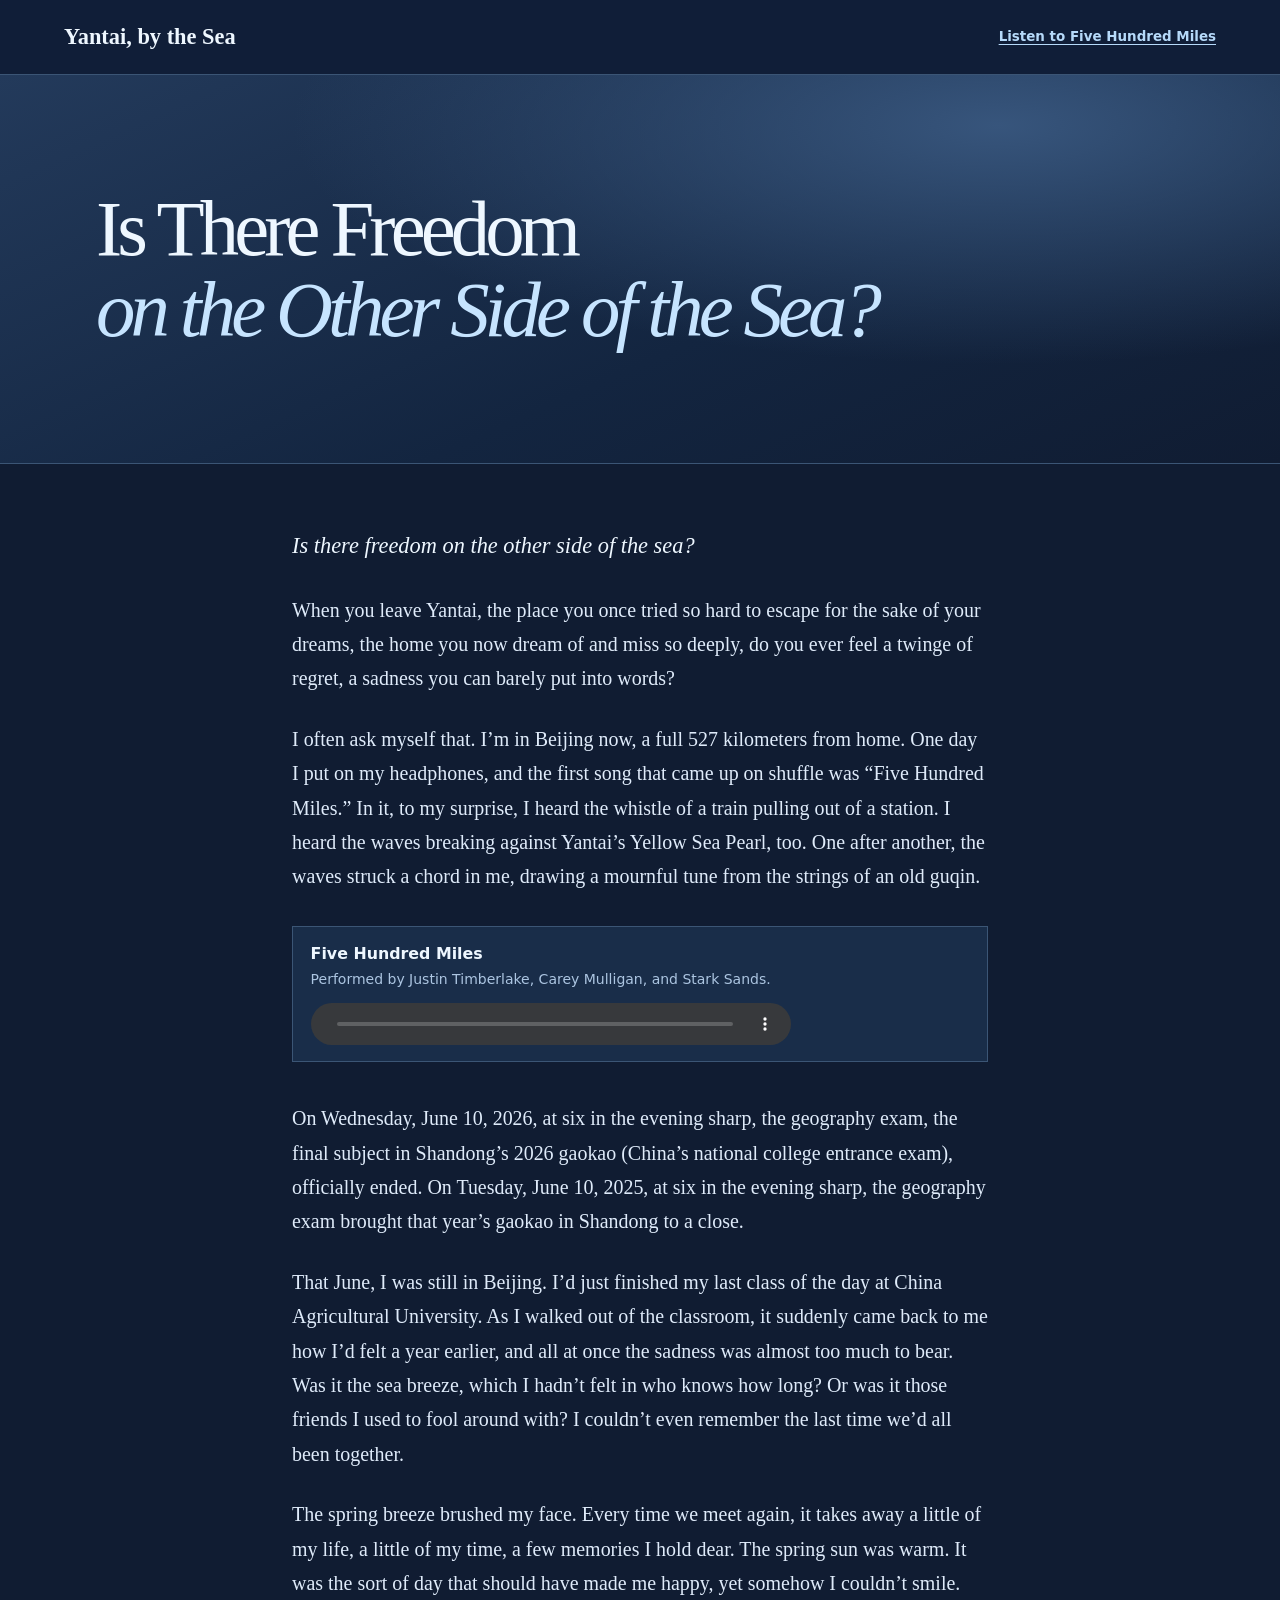
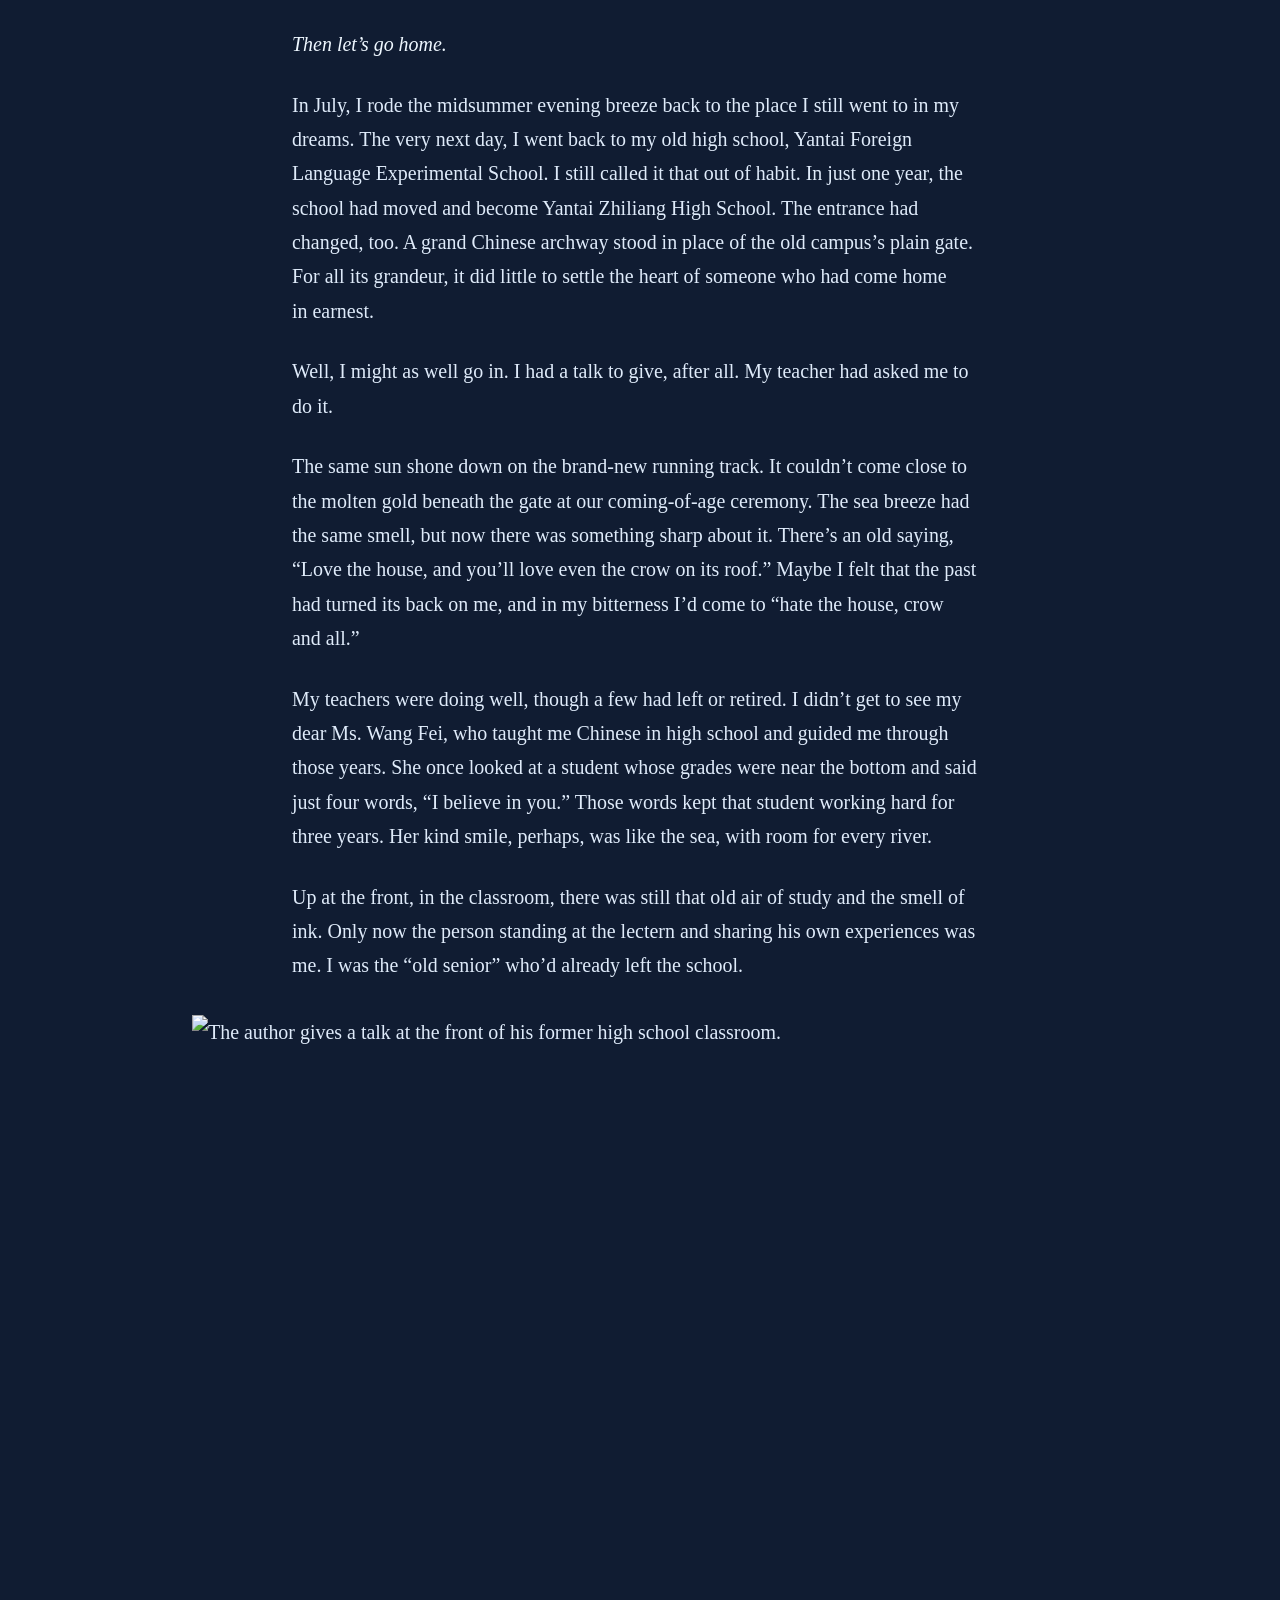
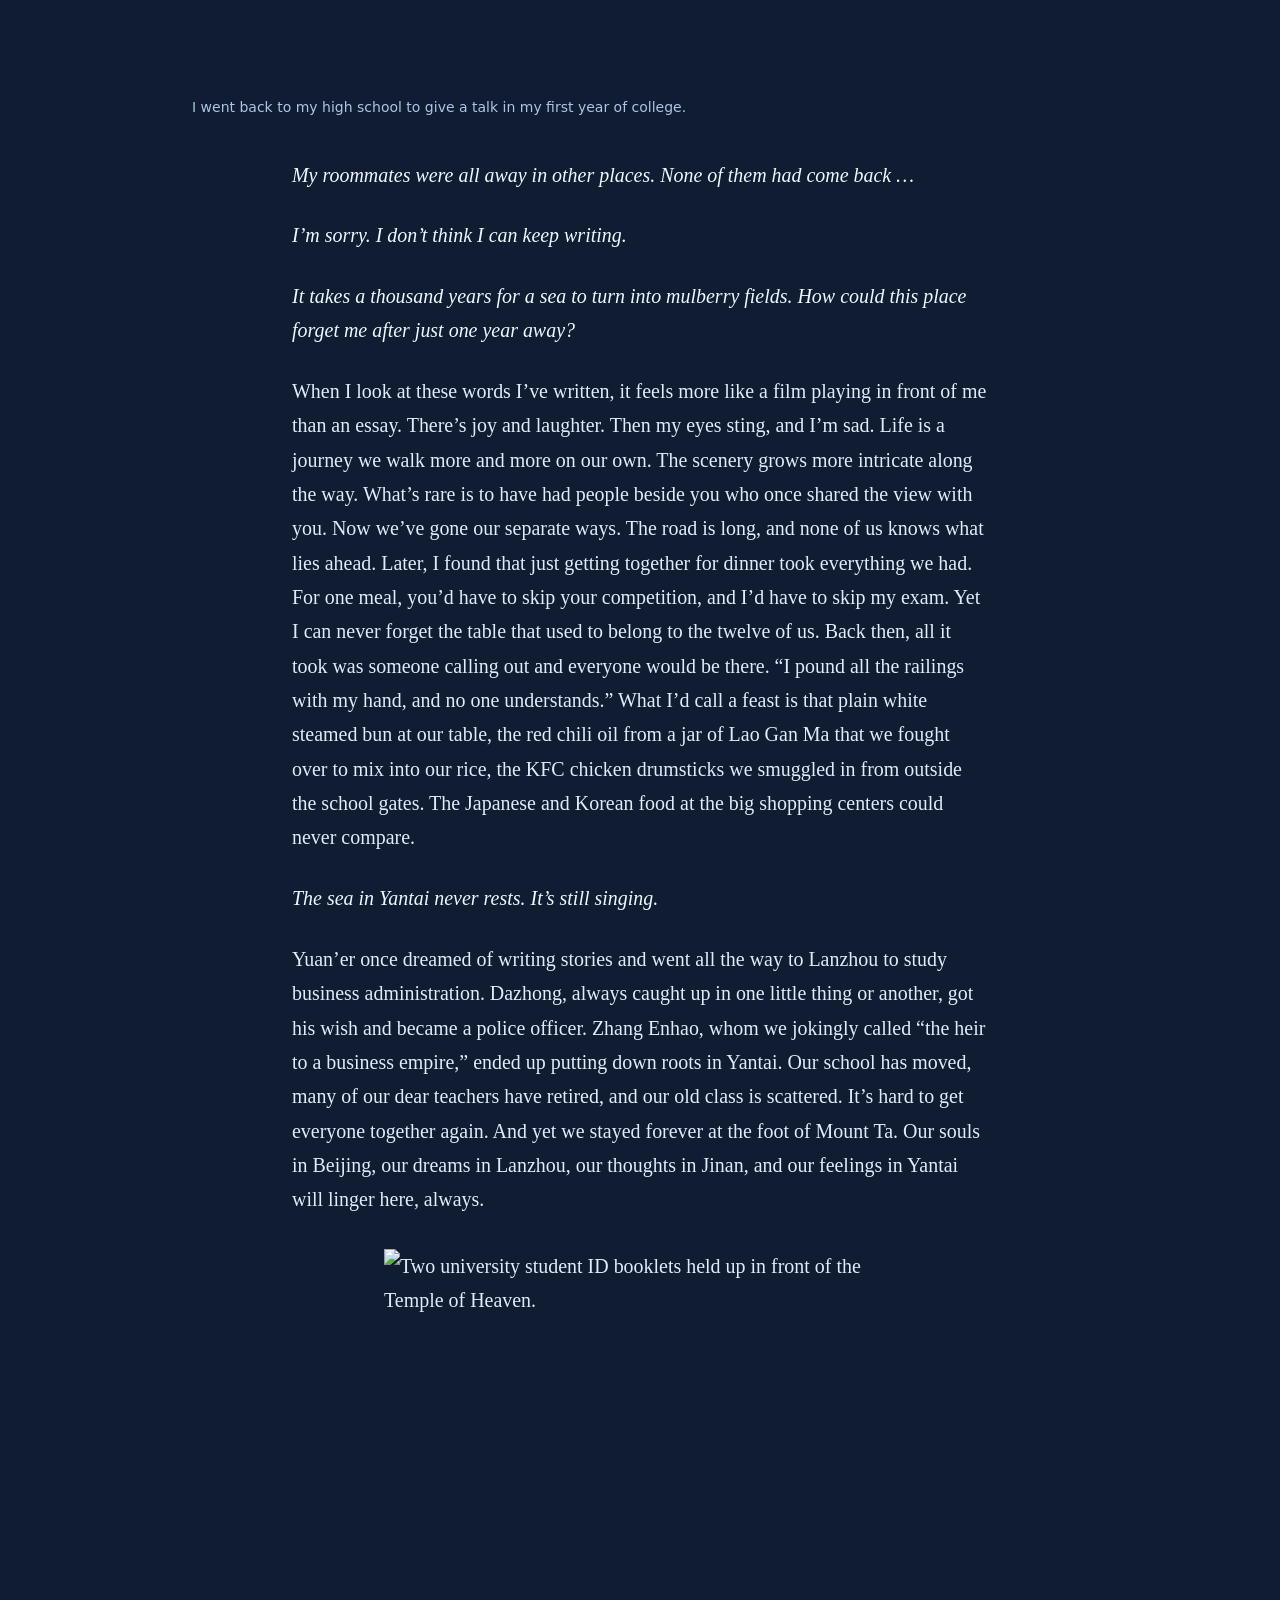
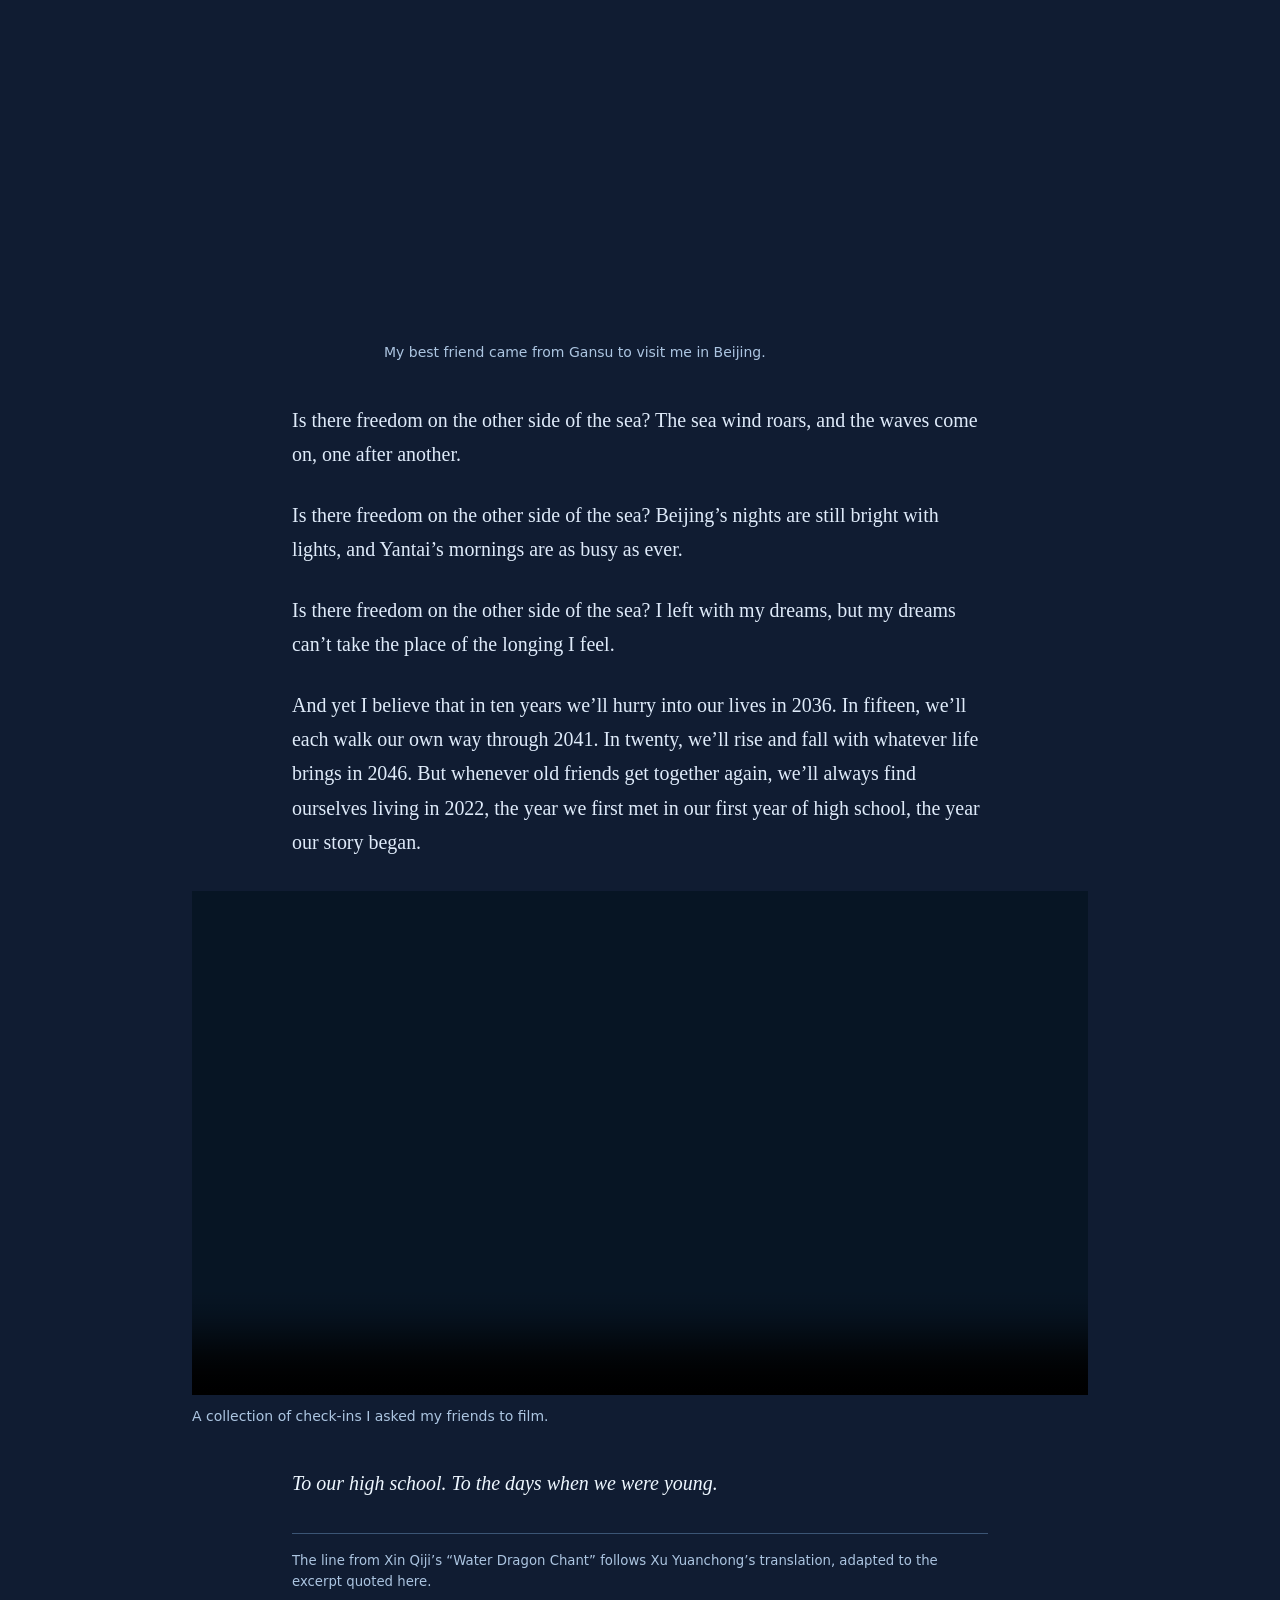
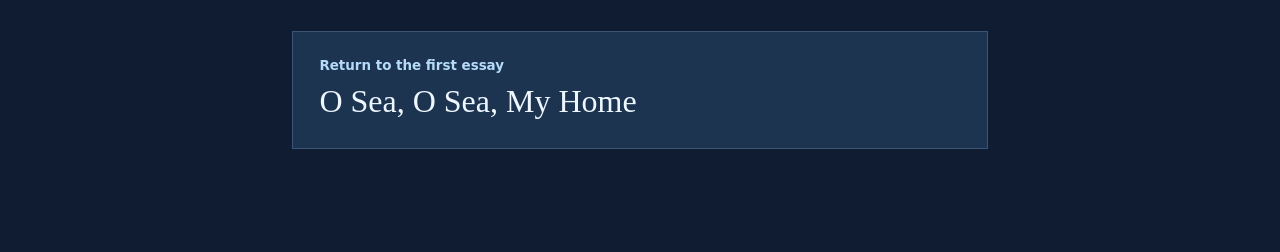
==== other-side.html @ 81f38581 "Add files via upload" ====
<!doctype html>
<html lang="en">
<head>
<meta charset="utf-8">
<meta name="viewport" content="width=device-width, initial-scale=1">
<meta name="theme-color" content="#101e39">
<title>Is There Freedom on the Other Side of the Sea? | Yantai, by the Sea</title>
<link rel="stylesheet" href="styles.css">
<script src="reader.js" defer></script>
</head>
<body class="night">
<a class="skip" href="#story">Skip to the essay</a>
<header class="masthead"><div class="masthead-inner">
  <a class="brand" href="index.html">Yantai, by the Sea</a>
  <a class="listen-link" href="#five-hundred-miles">Listen to Five Hundred Miles</a>
</div></header>
<main id="story">
<article aria-labelledby="essay-title">
<div class="hero"><div class="hero-inner">
  <div class="hero-copy"><h1 id="essay-title">Is There Freedom<br><em>on the Other Side of the Sea?</em></h1></div>
</div></div>
<div class="prose"><p class="standalone">Is there freedom on the other side of the sea?</p>

<p>When you leave Yantai, the place you once tried so hard to escape for the sake of your dreams, the home you now dream of and miss so deeply, do you ever feel a twinge of regret, a sadness you can barely put into words?</p>

<p>I often ask myself that. I’m in Beijing now, a full 527 kilometers from home. One day I put on my headphones, and the first song that came up on shuffle was “Five Hundred Miles.” In it, to my surprise, I heard the whistle of a train pulling out of a station. I heard the waves breaking against Yantai’s Yellow Sea Pearl, too. One after another, the waves struck a chord in me, drawing a mournful tune from the strings of an old guqin.</p>
<figure class="audio" id="five-hundred-miles">
      <figcaption><strong>Five Hundred Miles</strong><span>Performed by Justin Timberlake, Carey Mulligan, and Stark Sands.</span></figcaption>
      <audio controls preload="none" aria-label="Five Hundred Miles"><source src="media/five-hundred-miles.mp3" type="audio/mpeg"></audio>
    </figure>
<p>On Wednesday, June 10, 2026, at six in the evening sharp, the geography exam, the final subject in Shandong’s 2026 gaokao (China’s national college entrance exam), officially ended. On Tuesday, June 10, 2025, at six in the evening sharp, the geography exam brought that year’s gaokao in Shandong to a close.</p>

<p>That June, I was still in Beijing. I’d just finished my last class of the day at China Agricultural University. As I walked out of the classroom, it suddenly came back to me how I’d felt a year earlier, and all at once the sadness was almost too much to bear. Was it the sea breeze, which I hadn’t felt in who knows how long? Or was it those friends I used to fool around with? I couldn’t even remember the last time we’d all been together.</p>

<p>The spring breeze brushed my face. Every time we meet again, it takes away a little of my life, a little of my time, a few memories I hold dear. The spring sun was warm. It was the sort of day that should have made me happy, yet somehow I couldn’t smile.</p>

<p class="standalone">Then let’s go home.</p>

<p>In July, I rode the midsummer evening breeze back to the place I still went to in my dreams. The very next day, I went back to my old high school, Yantai Foreign Language Experimental School. I still called it that out of habit. In just one year, the school had moved and become Yantai Zhiliang High School. The entrance had changed, too. A grand Chinese archway stood in place of the old campus’s plain gate. For all its grandeur, it did little to settle the heart of someone who had come home in earnest.</p>

<p>Well, I might as well go in. I had a talk to give, after all. My teacher had asked me to do it.</p>

<p>The same sun shone down on the brand-new running track. It couldn’t come close to the molten gold beneath the gate at our coming-of-age ceremony. The sea breeze had the same smell, but now there was something sharp about it. There’s an old saying, “Love the house, and you’ll love even the crow on its roof.” Maybe I felt that the past had turned its back on me, and in my bitterness I’d come to “hate the house, crow and all.”</p>

<p>My teachers were doing well, though a few had left or retired. I didn’t get to see my dear Ms. Wang Fei, who taught me Chinese in high school and guided me through those years. She once looked at a student whose grades were near the bottom and said just four words, “I believe in you.” Those words kept that student working hard for three years. Her kind smile, perhaps, was like the sea, with room for every river.</p>

<p>Up at the front, in the classroom, there was still that old air of study and the smell of ink. Only now the person standing at the lectern and sharing his own experiences was me. I was the “old senior” who’d already left the school.</p>
<figure class="wide"><img src="media/school-talk.jpg" alt="The author gives a talk at the front of his former high school classroom." width="1706" height="1279" loading="lazy"><figcaption>I went back to my high school to give a talk in my first year of college.</figcaption></figure>
<p class="standalone">My roommates were all away in other places. None of them had come back …</p>

<p class="standalone">I’m sorry. I don’t think I can keep writing.</p>

<p class="standalone">It takes a thousand years for a sea to turn into mulberry fields. How could this place forget me after just one year away?</p>

<p>When I look at these words I’ve written, it feels more like a film playing in front of me than an essay. There’s joy and laughter. Then my eyes sting, and I’m sad. Life is a journey we walk more and more on our own. The scenery grows more intricate along the way. What’s rare is to have had people beside you who once shared the view with you. Now we’ve gone our separate ways. The road is long, and none of us knows what lies ahead. Later, I found that just getting together for dinner took everything we had. For one meal, you’d have to skip your competition, and I’d have to skip my exam. Yet I can never forget the table that used to belong to the twelve of us. Back then, all it took was someone calling out and everyone would be there. “I pound all the railings with my hand, and no one understands.” What I’d call a feast is that plain white steamed bun at our table, the red chili oil from a jar of Lao Gan Ma that we fought over to mix into our rice, the KFC chicken drumsticks we smuggled in from outside the school gates. The Japanese and Korean food at the big shopping centers could never compare.</p>

<p class="standalone">The sea in Yantai never rests. It’s still singing.</p>

<p>Yuan’er once dreamed of writing stories and went all the way to Lanzhou to study business administration. Dazhong, always caught up in one little thing or another, got his wish and became a police officer. Zhang Enhao, whom we jokingly called “the heir to a business empire,” ended up putting down roots in Yantai. Our school has moved, many of our dear teachers have retired, and our old class is scattered. It’s hard to get everyone together again. And yet we stayed forever at the foot of Mount Ta. Our souls in Beijing, our dreams in Lanzhou, our thoughts in Jinan, and our feelings in Yantai will linger here, always.</p>
<figure class=""><img src="media/beijing-reunion.jpg" alt="Two university student ID booklets held up in front of the Temple of Heaven." width="1279" height="1706" loading="lazy"><figcaption>My best friend came from Gansu to visit me in Beijing.</figcaption></figure>
<p>Is there freedom on the other side of the sea? The sea wind roars, and the waves come on, one after another.</p>

<p>Is there freedom on the other side of the sea? Beijing’s nights are still bright with lights, and Yantai’s mornings are as busy as ever.</p>

<p>Is there freedom on the other side of the sea? I left with my dreams, but my dreams can’t take the place of the longing I feel.</p>

<p>And yet I believe that in ten years we’ll hurry into our lives in 2036. In fifteen, we’ll each walk our own way through 2041. In twenty, we’ll rise and fall with whatever life brings in 2046. But whenever old friends get together again, we’ll always find ourselves living in 2022, the year we first met in our first year of high school, the year our story began.</p>
<figure class="video wide"><video controls playsinline preload="none" poster="media/friends.jpg" aria-label="Check-ins from my friends"><source src="media/friends.mp4" type="video/mp4"></video><figcaption>A collection of check-ins I asked my friends to film.</figcaption></figure>
<p class="standalone">To our high school. To the days when we were young.</p>
<aside class="source-note">The line from Xin Qiji’s “Water Dragon Chant” follows Xu Yuanchong’s translation, adapted to the excerpt quoted here.</aside></div>
</article>
<nav class="chapter-link" aria-label="Continue reading">
  <a href="index.html"><span>Return to the first essay</span><strong>O Sea, O Sea, My Home</strong></a>
</nav>
</main>
</body>
</html>
---- styles.css ----
:root {
  font-family: Georgia, "Times New Roman", serif;
  font-size: 100%;
  --sans: system-ui, -apple-system, "Segoe UI", sans-serif;
  --page: #f8fcff;
  --ink: #173148;
  --heading: #103e5b;
  --muted: #44677f;
  --accent: #155b82;
  --line: #b6d8ea;
  --paper: #e6f5ff;
  --header: #ebf8ff;
  --button: #dff2ff;
  --button-hover: #cfeaff;
  --gutter: clamp(1.25rem, 5vw, 5rem);
}
* { box-sizing: border-box; }
body { margin: 0; background: var(--page); color: var(--ink); }
body.night {
  color-scheme: dark;
  --page: #101c32;
  --ink: #dfebfa;
  --heading: #eef7ff;
  --muted: #acc5e1;
  --accent: #b6dafa;
  --line: #3b5575;
  --paper: #192d49;
  --header: #101e38;
  --button: #1c344f;
  --button-hover: #264663;
}
a { color: var(--accent); text-underline-offset: .26em; }
a:focus-visible, audio:focus-visible, video:focus-visible {
  outline: 2px solid var(--accent);
  outline-offset: 5px;
}
.skip { position: absolute; top: 0; left: 1rem; z-index: 3; padding: .65rem; background: var(--page); transform: translateY(-110%); }
.skip:focus { transform: translateY(0); }
.masthead { background: var(--header); border-bottom: 1px solid var(--line); }
.masthead-inner {
  max-width: 86rem;
  min-height: 4.65rem;
  padding: .65rem var(--gutter);
  margin-inline: auto;
  display: flex;
  align-items: center;
  justify-content: space-between;
  gap: 1.1rem;
}
.brand { color: var(--heading); font-size: clamp(1.08rem, 2.5vw, 1.4rem); font-weight: 700; text-decoration: none; }
.listen-link { font: 600 .84rem/1.4 var(--sans); text-align: right; }
.hero {
  border-bottom: 1px solid var(--line);
  background:
    radial-gradient(ellipse at 91% 5%, #f7fdff 0%, transparent 62%),
    linear-gradient(148deg, #e0f5ff 6%, #c9e9fc 61%, #b9dff4 100%);
}
.hero-inner {
  max-width: 86rem;
  padding: clamp(2.95rem, 7vw, 7rem) var(--gutter);
  margin-inline: auto;
  display: grid;
  grid-template-columns: minmax(0, .9fr) minmax(0, 1.15fr);
  gap: clamp(1.6rem, 5vw, 5.25rem);
  align-items: center;
}
h1 { color: var(--heading); font-weight: 400; margin: 0; font-size: clamp(3.05rem, 6.8vw, 7.2rem); line-height: .98; letter-spacing: -.062em; }
h1 em { font-weight: 400; }
.hero-quote { color: var(--accent); margin: 1.5rem 0 0; font-size: clamp(1.03rem, 2vw, 1.34rem); line-height: 1.45; }
.cover-photo { background: #f5fbff; margin: 0; padding: clamp(.55rem, 1.35vw, 1rem); border: 1px solid #b6d8ea; box-shadow: 0 15px 35px #195b811c; }
.cover-photo figcaption { padding: 0 .1rem .12rem; }
.night .hero {
  background:
    radial-gradient(ellipse at 78% 13%, #37557c 0, transparent 50%),
    linear-gradient(156deg, #233a5b, #132540 60%, #101c32);
}
.night .hero-inner { display: block; max-width: 76rem; padding-block: clamp(3rem, 8.8vw, 8rem); }
.night h1 { font-size: clamp(2.75rem, 6.9vw, 7.2rem); line-height: 1.03; }
.night h1 em { color: #c6e4ff; }
.prose {
  width: min(43.5rem, calc(100% - var(--gutter) * 2));
  margin-inline: auto;
  padding-top: clamp(2.2rem, 5vw, 4rem);
  font-size: clamp(1.12rem, 1rem + .31vw, 1.31rem);
  line-height: 1.72;
  text-wrap: pretty;
}
.prose > p { margin: 0 0 1.32em; }
.prose > p.standalone { font-style: italic; color: var(--heading); }
.prose > p:first-child { font-size: 1.12em; line-height: 1.58; }
figure { margin: 0; }
.prose > figure, .photo-pair { margin-block: 2rem 2.45rem; }
img, video { display: block; width: 100%; height: auto; }
video { background: #071524; aspect-ratio: 16 / 9; object-fit: contain; }
figcaption { color: var(--muted); font: .875rem/1.5 var(--sans); margin-top: .68rem; }
.wide { width: min(56rem, calc(100vw - var(--gutter) * 2)); margin-inline: calc((100% - min(56rem, 100vw - var(--gutter) * 2)) / 2); }
.photo-pair { display: grid; grid-template-columns: 1.5fr 1fr; gap: 1.15rem; align-items: end; }
.photo-pair img { max-height: 26rem; width: auto; max-width: 100%; object-fit: contain; }
.photo-pair figure { align-self: start; min-width: 0; }
.prose > figure:not(.wide):not(.audio) { max-width: 32rem; margin-inline: auto; }
.audio {
  display: grid;
  grid-template-columns: 1fr;
  gap: .8rem;
  padding: .95rem 1.1rem 1rem;
  background: var(--paper);
  border: 1px solid var(--line);
  scroll-margin-top: 1.5rem;
}
.audio figcaption { margin: 0; }
.audio strong { display: block; color: var(--heading); font-size: .99rem; }
.audio span { display: block; margin-top: .23rem; }
audio { width: 100%; max-width: 30rem; height: 42px; }
.source-note { font: .83rem/1.6 var(--sans); color: var(--muted); margin: 2rem 0; padding-top: 1rem; border-top: 1px solid var(--line); }
.chapter-link { width: min(43.5rem, calc(100% - var(--gutter) * 2)); margin: 2.4rem auto clamp(3.2rem, 8vw, 7rem); }
.chapter-link a {
  display: block;
  border: 1px solid var(--line);
  background: var(--button);
  padding: clamp(1.05rem, 3vw, 1.65rem);
  color: var(--heading);
  text-decoration: none;
}
.chapter-link a:hover { background: var(--button-hover); }
.chapter-link span { display: block; font: 600 .84rem/1.25 var(--sans); color: var(--accent); margin-bottom: .45rem; }
.chapter-link strong { display: block; font-size: clamp(1.3rem, 3.4vw, 2rem); font-weight: 400; line-height: 1.24; }
.chapter-link a:hover strong { text-decoration: underline; text-underline-offset: .2em; }
@media (max-width: 680px) {
  .masthead-inner { min-height: 3.7rem; }
  .listen-link { font-size: .77rem; }
  .hero-inner { grid-template-columns: minmax(0, 1fr); }
  .photo-pair { grid-template-columns: 1fr; gap: 1.4rem; }
}
.day h1 { font-size: clamp(2.65rem, 5.25vw, 5.55rem); }
.night h1 { font-size: clamp(2.7rem, 6.15vw, 6.2rem); }
@media (max-width: 680px) {
  .day h1 { font-size: clamp(3rem, 10vw, 4.8rem); }
}
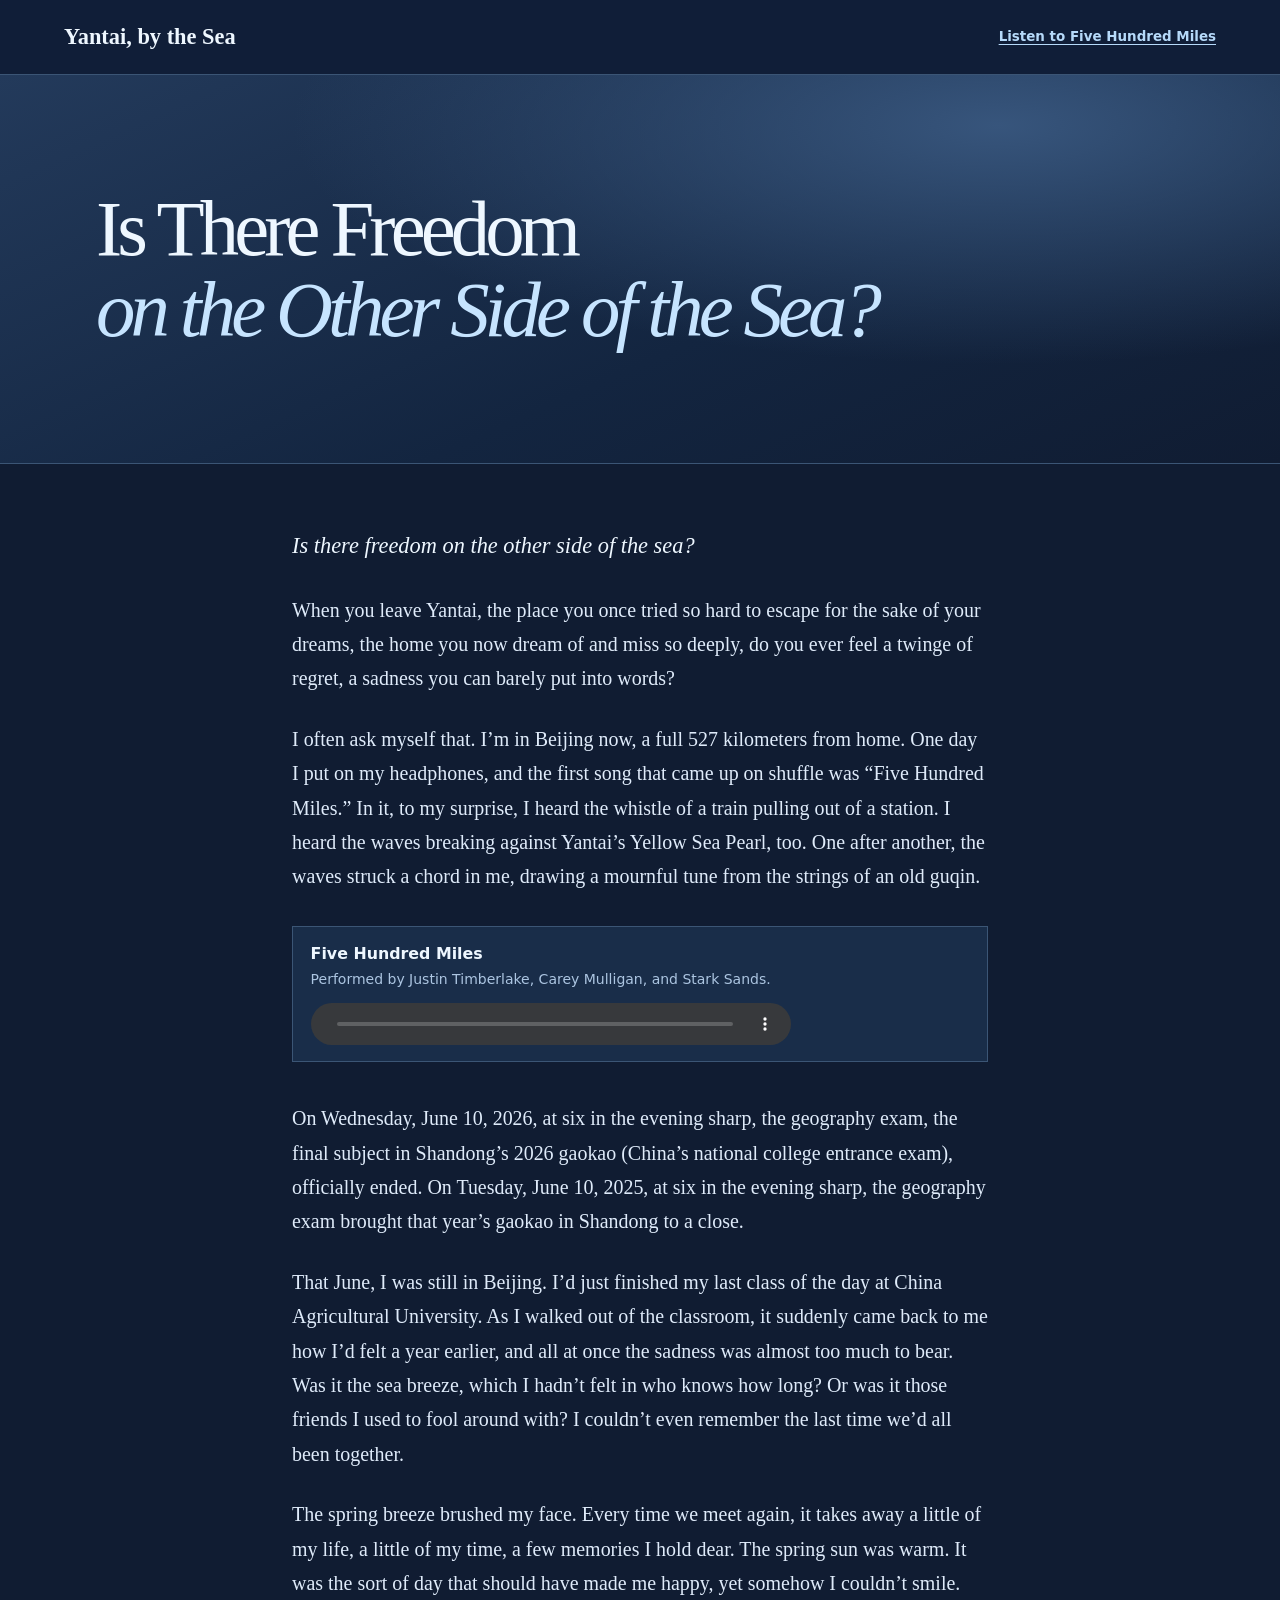
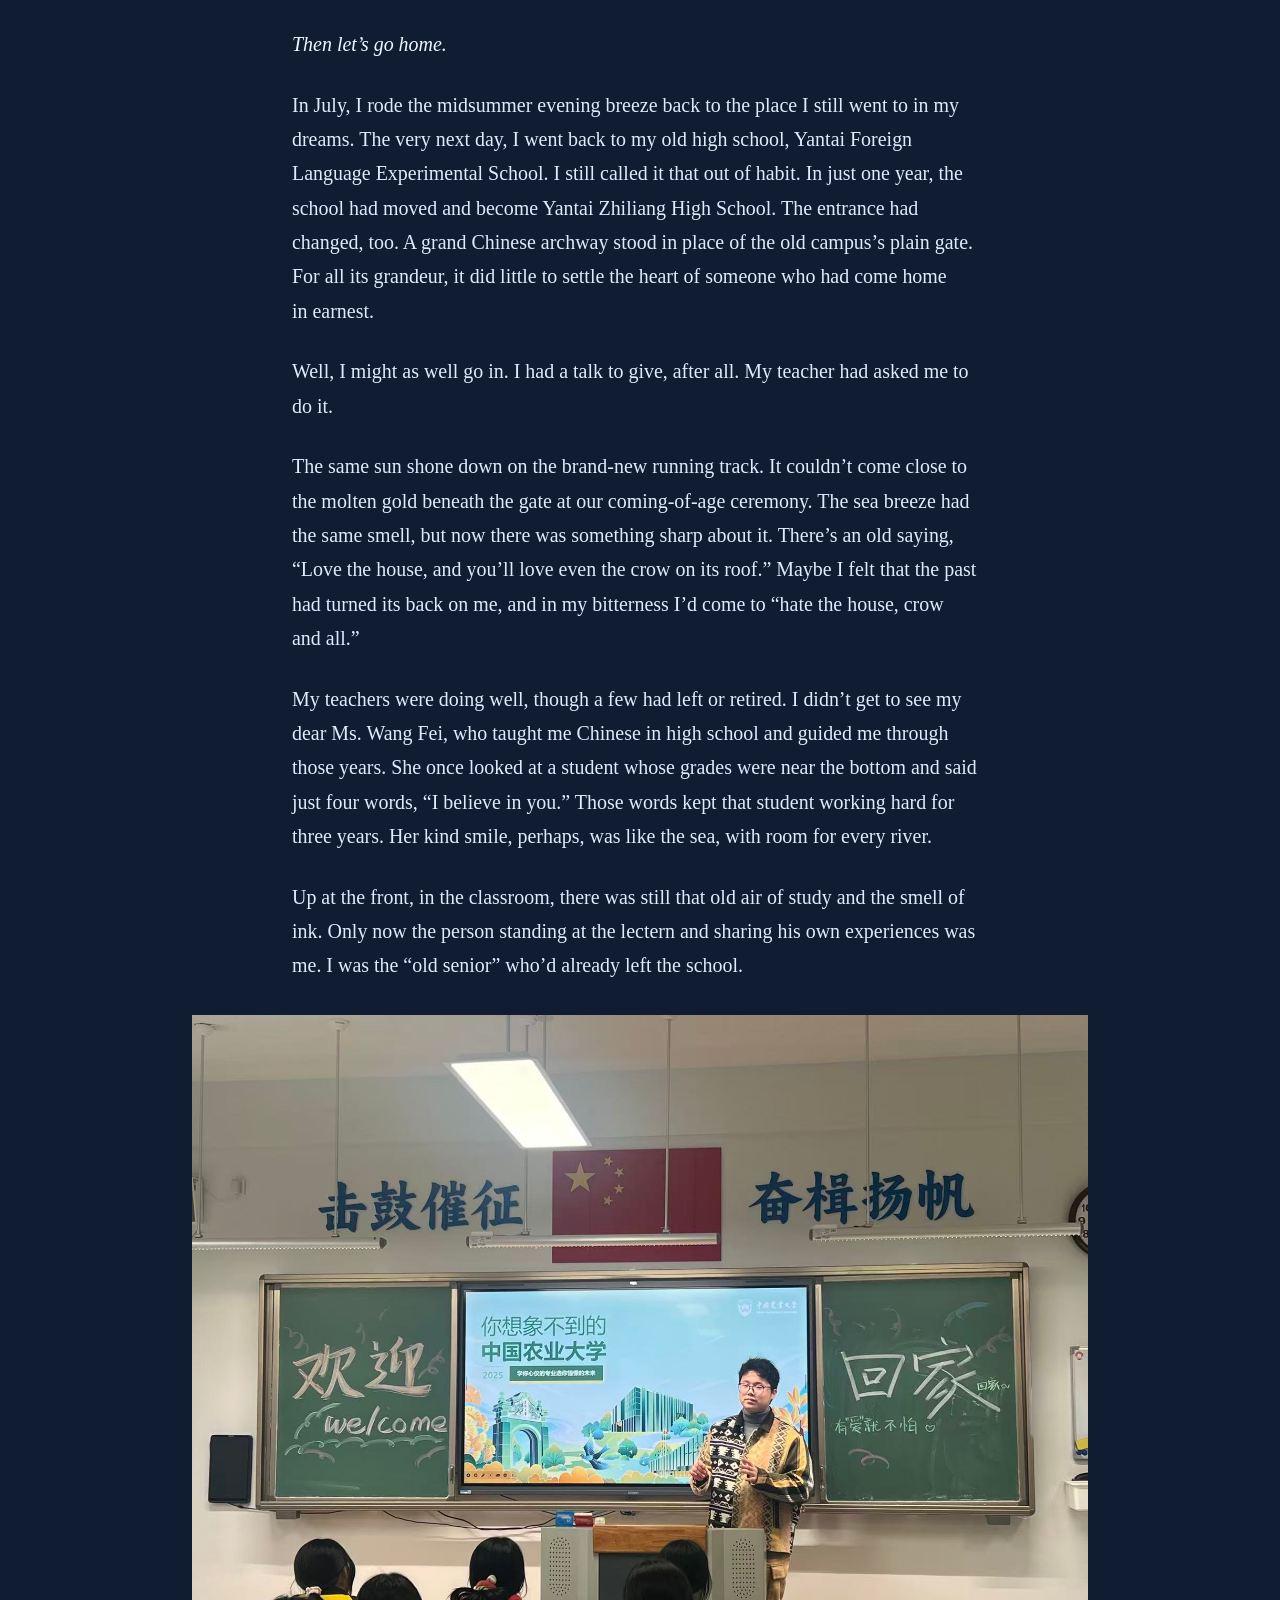
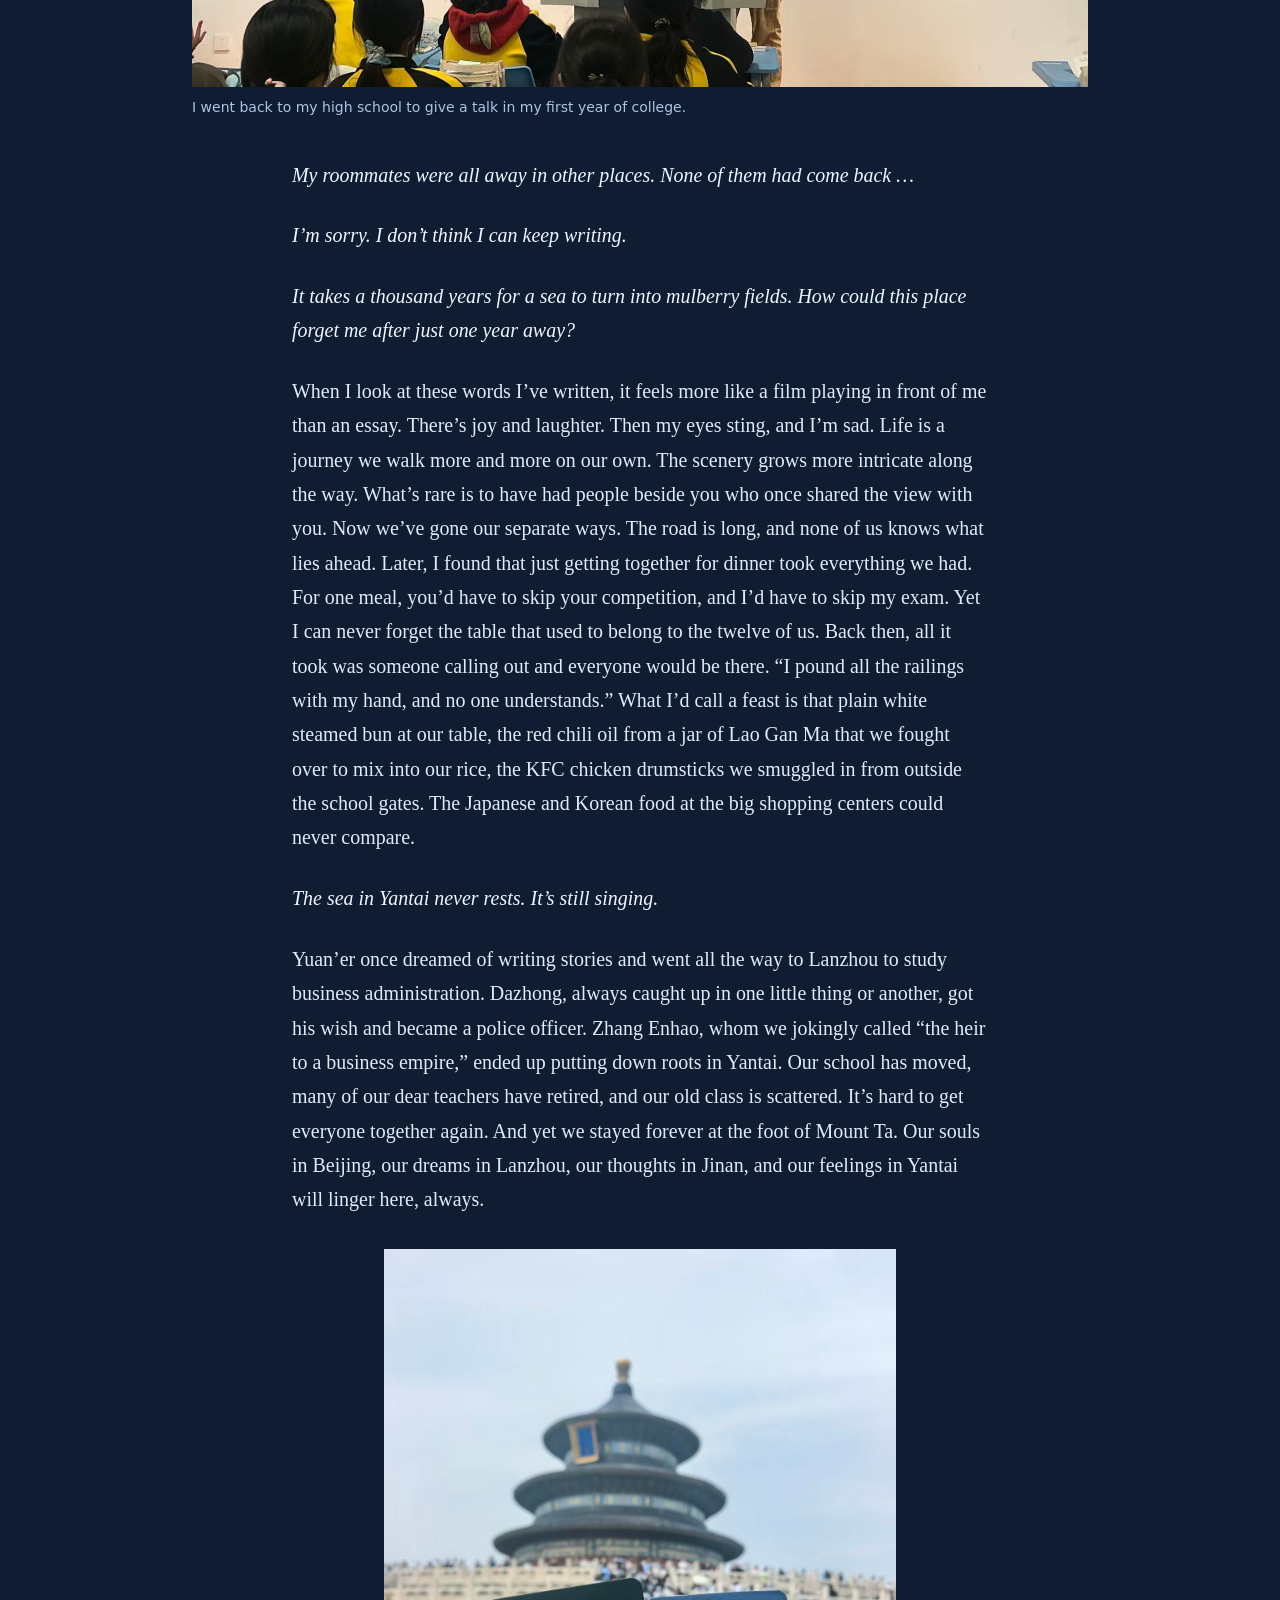
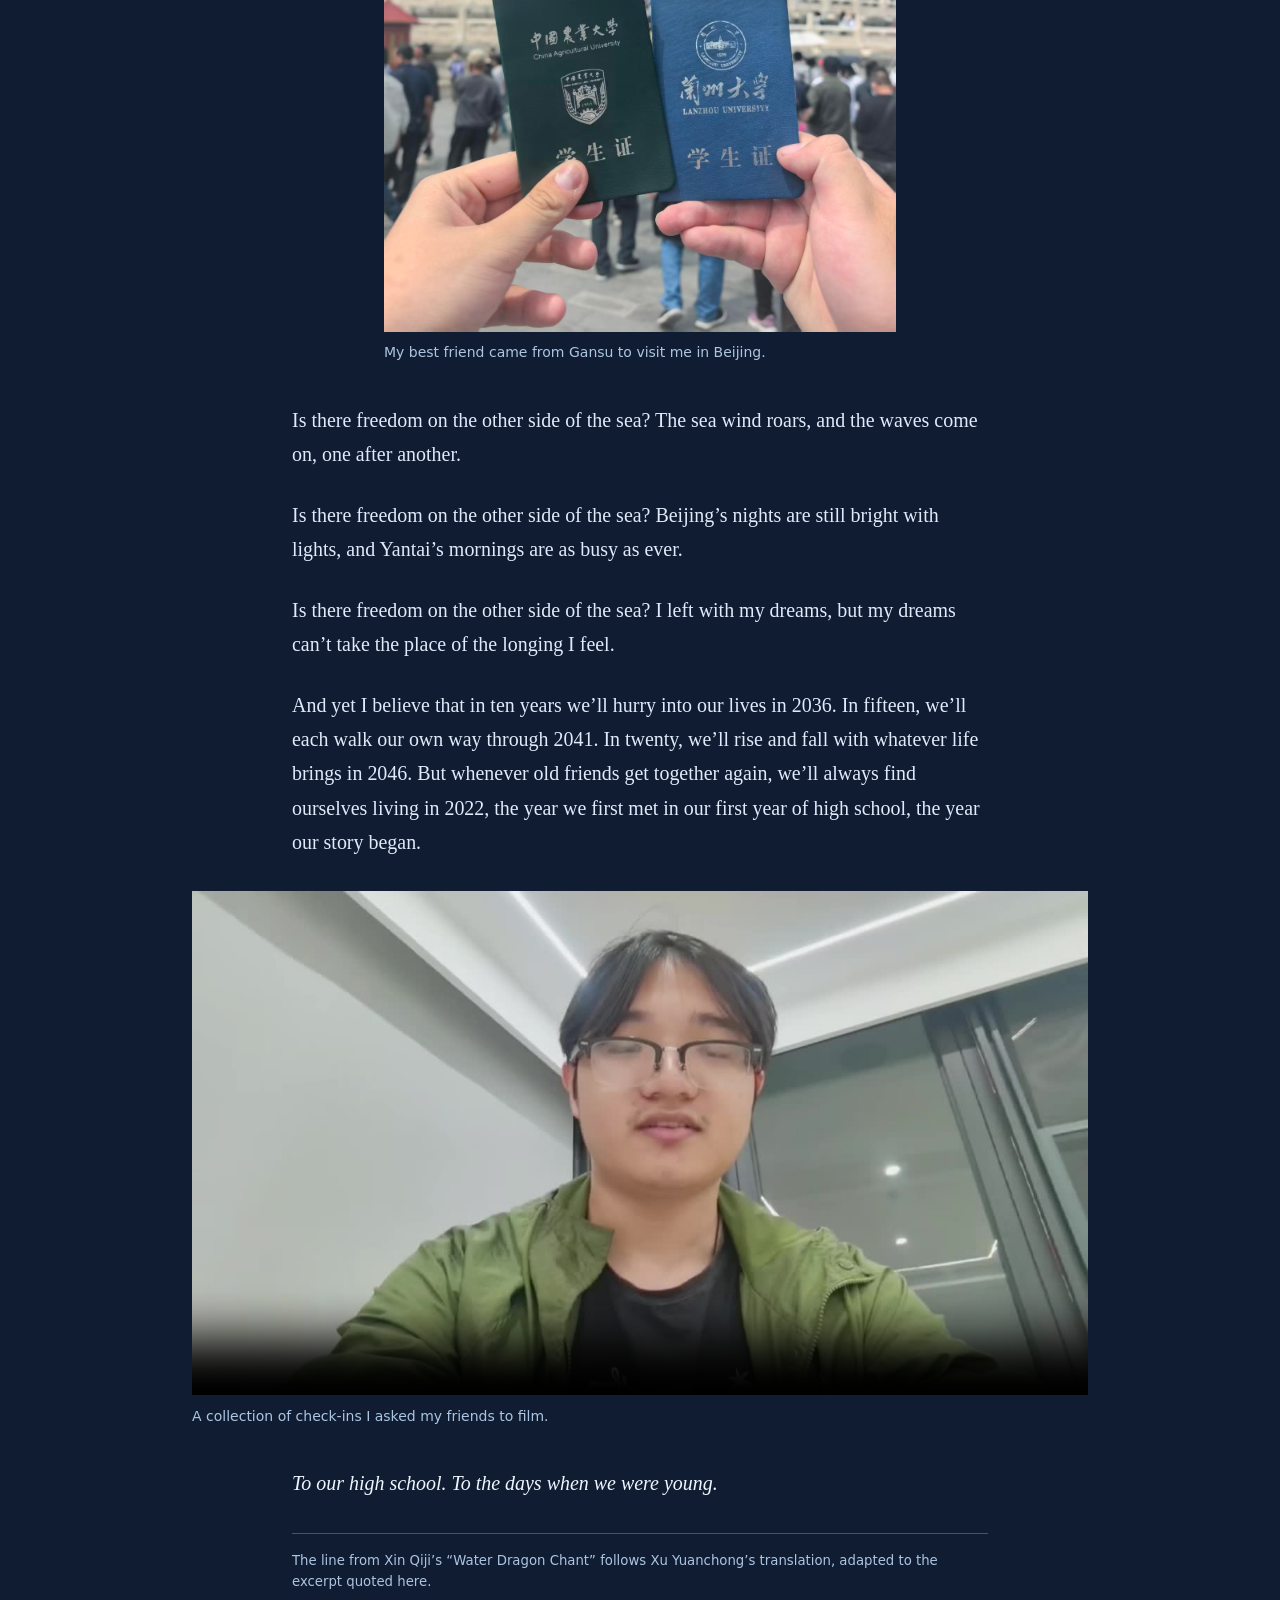
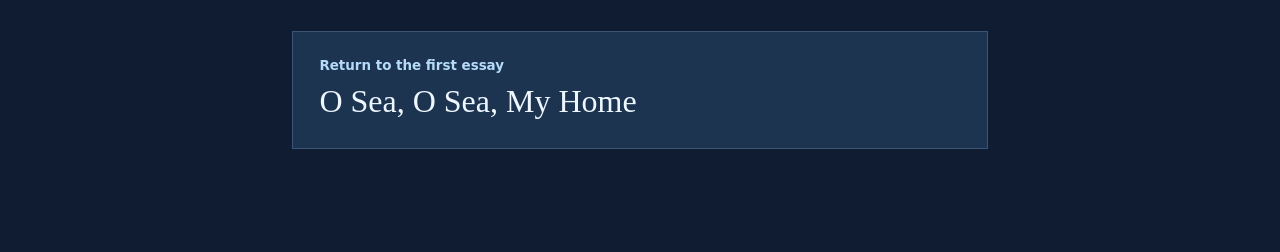
==== commit 2dc75de8: "Fix media paths for GitHub Pages" ====
--- a/other-side.html
+++ b/other-side.html
@@ -26,7 +26,7 @@
 <p>I often ask myself that. I’m in Beijing now, a full 527 kilometers from home. One day I put on my headphones, and the first song that came up on shuffle was “Five Hundred Miles.” In it, to my surprise, I heard the whistle of a train pulling out of a station. I heard the waves breaking against Yantai’s Yellow Sea Pearl, too. One after another, the waves struck a chord in me, drawing a mournful tune from the strings of an old guqin.</p>
 <figure class="audio" id="five-hundred-miles">
       <figcaption><strong>Five Hundred Miles</strong><span>Performed by Justin Timberlake, Carey Mulligan, and Stark Sands.</span></figcaption>
-      <audio controls preload="none" aria-label="Five Hundred Miles"><source src="media/five-hundred-miles.mp3" type="audio/mpeg"></audio>
+      <audio controls preload="none" aria-label="Five Hundred Miles"><source src="five-hundred-miles.mp3" type="audio/mpeg"></audio>
     </figure>
 <p>On Wednesday, June 10, 2026, at six in the evening sharp, the geography exam, the final subject in Shandong’s 2026 gaokao (China’s national college entrance exam), officially ended. On Tuesday, June 10, 2025, at six in the evening sharp, the geography exam brought that year’s gaokao in Shandong to a close.</p>
 
@@ -45,7 +45,7 @@
 <p>My teachers were doing well, though a few had left or retired. I didn’t get to see my dear Ms. Wang Fei, who taught me Chinese in high school and guided me through those years. She once looked at a student whose grades were near the bottom and said just four words, “I believe in you.” Those words kept that student working hard for three years. Her kind smile, perhaps, was like the sea, with room for every river.</p>
 
 <p>Up at the front, in the classroom, there was still that old air of study and the smell of ink. Only now the person standing at the lectern and sharing his own experiences was me. I was the “old senior” who’d already left the school.</p>
-<figure class="wide"><img src="media/school-talk.jpg" alt="The author gives a talk at the front of his former high school classroom." width="1706" height="1279" loading="lazy"><figcaption>I went back to my high school to give a talk in my first year of college.</figcaption></figure>
+<figure class="wide"><img src="school-talk.jpg" alt="The author gives a talk at the front of his former high school classroom." width="1706" height="1279" loading="lazy"><figcaption>I went back to my high school to give a talk in my first year of college.</figcaption></figure>
 <p class="standalone">My roommates were all away in other places. None of them had come back …</p>
 
 <p class="standalone">I’m sorry. I don’t think I can keep writing.</p>
@@ -57,7 +57,7 @@
 <p class="standalone">The sea in Yantai never rests. It’s still singing.</p>
 
 <p>Yuan’er once dreamed of writing stories and went all the way to Lanzhou to study business administration. Dazhong, always caught up in one little thing or another, got his wish and became a police officer. Zhang Enhao, whom we jokingly called “the heir to a business empire,” ended up putting down roots in Yantai. Our school has moved, many of our dear teachers have retired, and our old class is scattered. It’s hard to get everyone together again. And yet we stayed forever at the foot of Mount Ta. Our souls in Beijing, our dreams in Lanzhou, our thoughts in Jinan, and our feelings in Yantai will linger here, always.</p>
-<figure class=""><img src="media/beijing-reunion.jpg" alt="Two university student ID booklets held up in front of the Temple of Heaven." width="1279" height="1706" loading="lazy"><figcaption>My best friend came from Gansu to visit me in Beijing.</figcaption></figure>
+<figure class=""><img src="beijing-reunion.jpg" alt="Two university student ID booklets held up in front of the Temple of Heaven." width="1279" height="1706" loading="lazy"><figcaption>My best friend came from Gansu to visit me in Beijing.</figcaption></figure>
 <p>Is there freedom on the other side of the sea? The sea wind roars, and the waves come on, one after another.</p>
 
 <p>Is there freedom on the other side of the sea? Beijing’s nights are still bright with lights, and Yantai’s mornings are as busy as ever.</p>
@@ -65,7 +65,7 @@
 <p>Is there freedom on the other side of the sea? I left with my dreams, but my dreams can’t take the place of the longing I feel.</p>
 
 <p>And yet I believe that in ten years we’ll hurry into our lives in 2036. In fifteen, we’ll each walk our own way through 2041. In twenty, we’ll rise and fall with whatever life brings in 2046. But whenever old friends get together again, we’ll always find ourselves living in 2022, the year we first met in our first year of high school, the year our story began.</p>
-<figure class="video wide"><video controls playsinline preload="none" poster="media/friends.jpg" aria-label="Check-ins from my friends"><source src="media/friends.mp4" type="video/mp4"></video><figcaption>A collection of check-ins I asked my friends to film.</figcaption></figure>
+<figure class="video wide"><video controls playsinline preload="none" poster="friends.jpg" aria-label="Check-ins from my friends"><source src="friends.mp4" type="video/mp4"></video><figcaption>A collection of check-ins I asked my friends to film.</figcaption></figure>
 <p class="standalone">To our high school. To the days when we were young.</p>
 <aside class="source-note">The line from Xin Qiji’s “Water Dragon Chant” follows Xu Yuanchong’s translation, adapted to the excerpt quoted here.</aside></div>
 </article>
